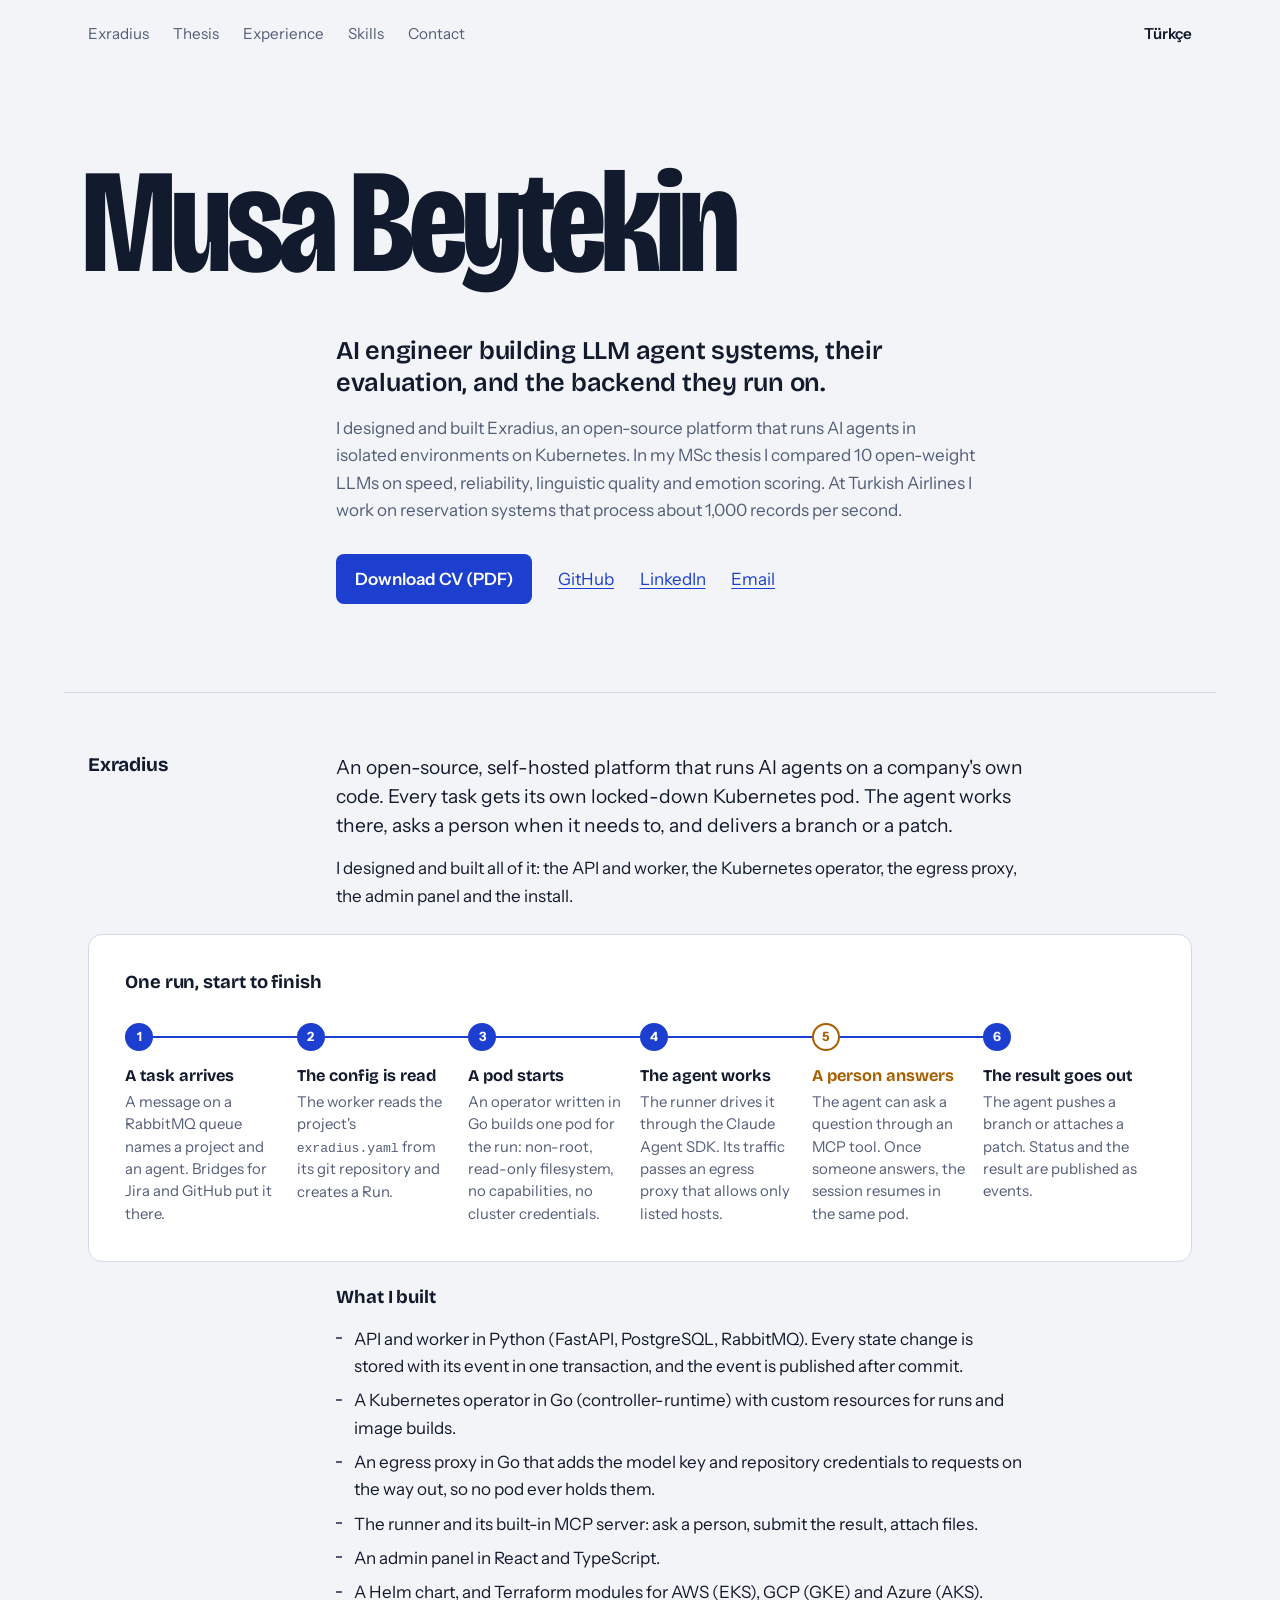
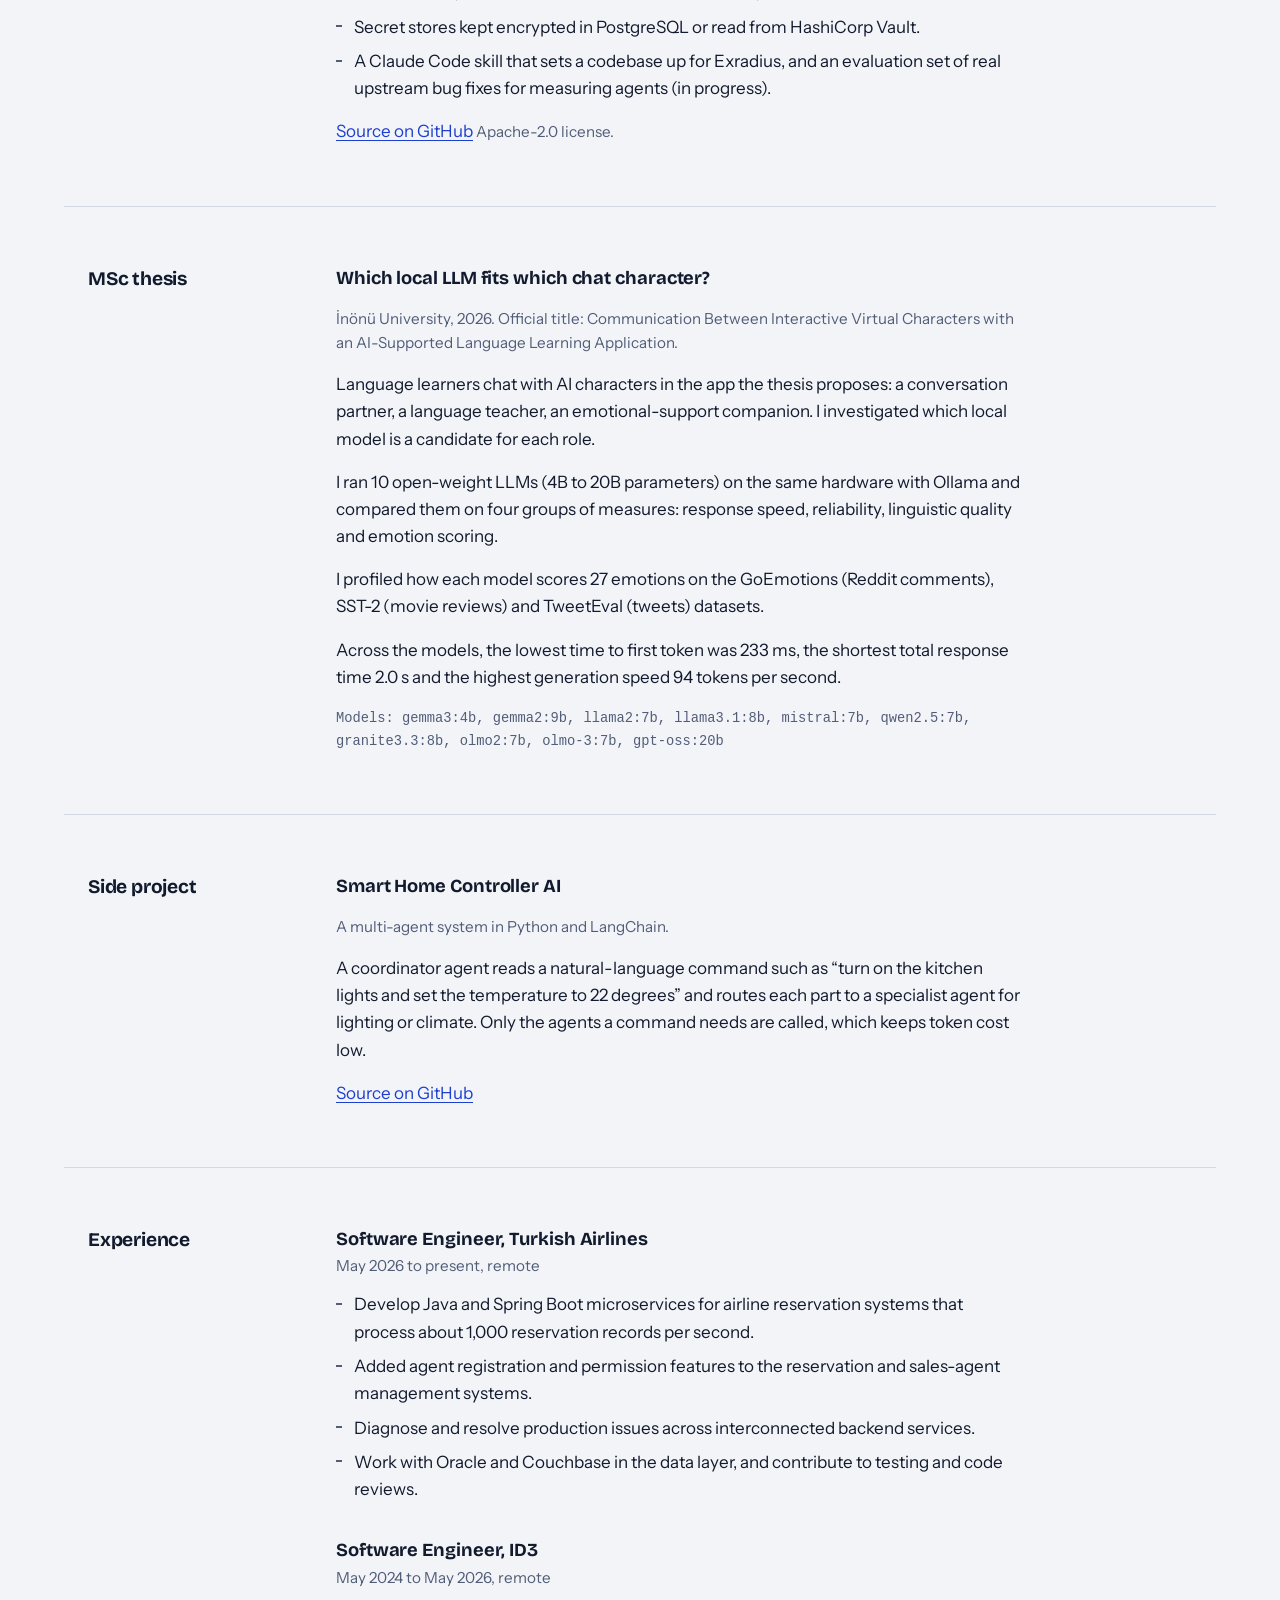
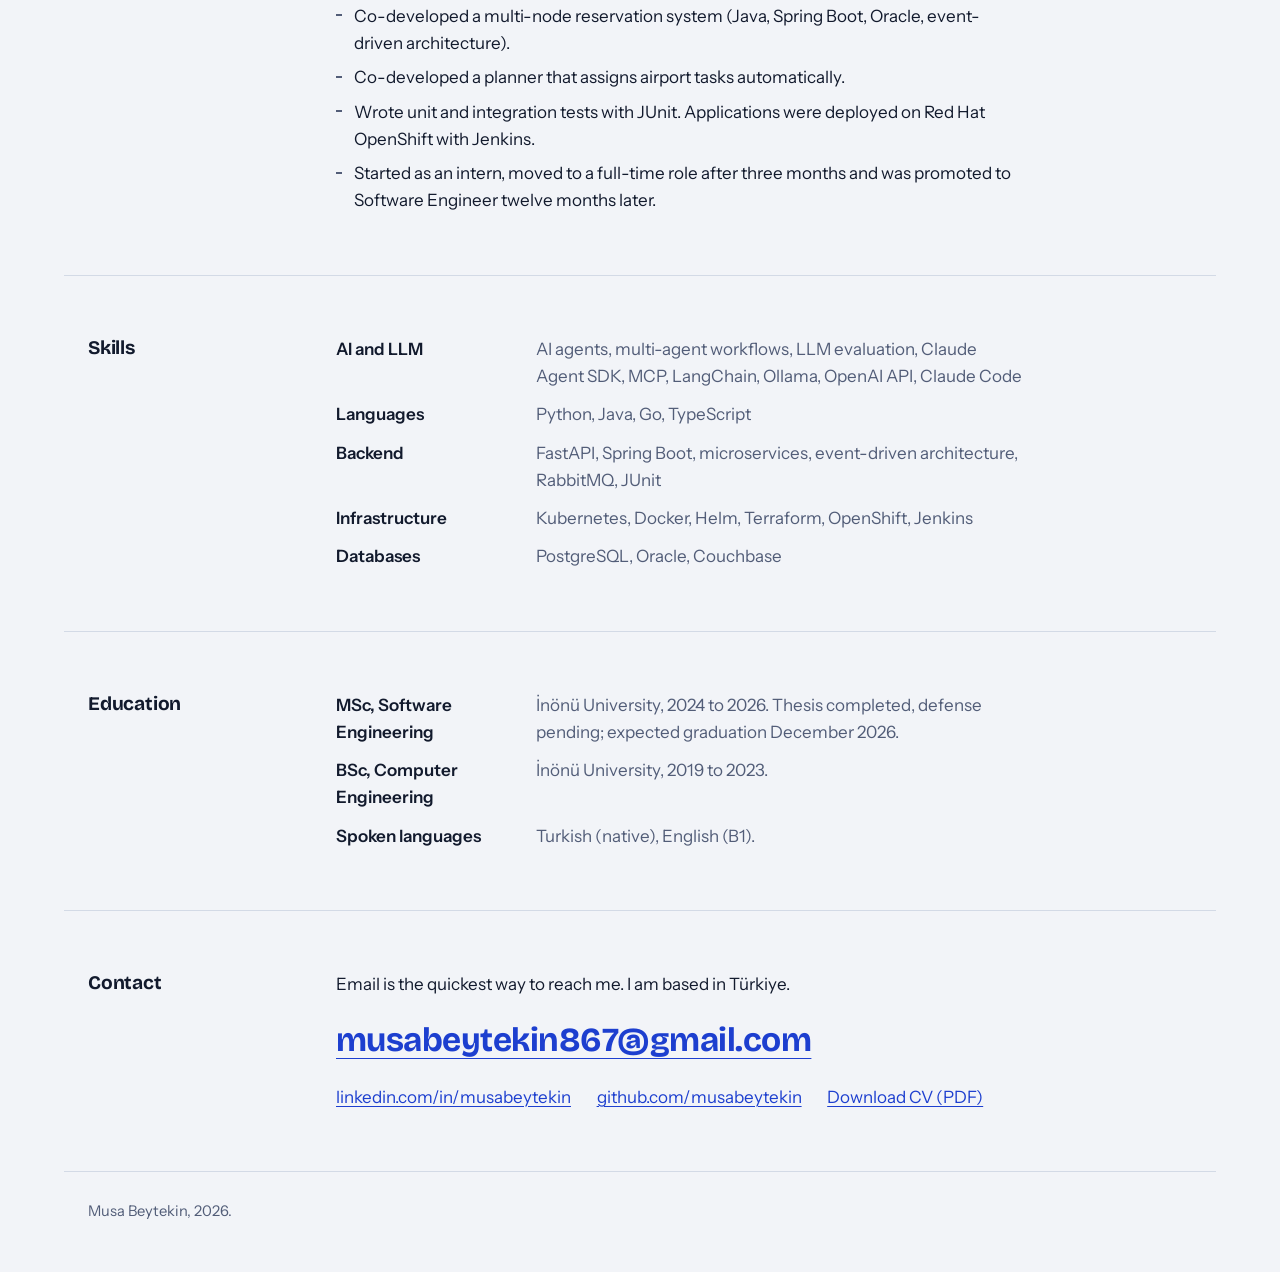
==== index.html @ 1d21b81c "Add the personal site in English and Turkish Co-Authored-By: Claude Fable 5.2 <noreply@anthropic.com" ====
<!doctype html>
<html lang="en">
<head>
  <meta charset="utf-8">
  <meta name="viewport" content="width=device-width, initial-scale=1">
  <title>Musa Beytekin, AI engineer</title>
  <meta name="description" content="AI engineer building LLM agent systems, their evaluation and the backend they run on. Author of Exradius, an open-source platform that runs AI agents in isolated Kubernetes pods.">
  <meta name="author" content="Musa Beytekin">
  <link rel="canonical" href="https://musabeytekin.github.io/">
  <link rel="alternate" hreflang="en" href="https://musabeytekin.github.io/">
  <link rel="alternate" hreflang="tr" href="https://musabeytekin.github.io/tr/">
  <link rel="alternate" hreflang="x-default" href="https://musabeytekin.github.io/">
  <meta property="og:type" content="profile">
  <meta property="og:title" content="Musa Beytekin, AI engineer">
  <meta property="og:description" content="AI engineer building LLM agent systems, their evaluation and the backend they run on. Author of Exradius, an open-source platform that runs AI agents in isolated Kubernetes pods.">
  <meta property="og:url" content="https://musabeytekin.github.io/">
  <meta property="og:image" content="https://musabeytekin.github.io/assets/og.png">
  <meta property="og:image:width" content="1200">
  <meta property="og:image:height" content="630">
  <meta name="twitter:card" content="summary_large_image">
  <meta name="theme-color" content="#f2f4f8" media="(prefers-color-scheme: light)">
  <meta name="theme-color" content="#0c1220" media="(prefers-color-scheme: dark)">
  <link rel="icon" href="assets/favicon.svg" type="image/svg+xml">
  <link rel="preconnect" href="https://fonts.googleapis.com">
  <link rel="preconnect" href="https://fonts.gstatic.com" crossorigin>
  <link rel="stylesheet" href="https://fonts.googleapis.com/css2?family=Bricolage+Grotesque:opsz,wdth,wght@12..96,75..100,400..800&family=Instrument+Sans:wght@400..700&display=swap">
  <link rel="stylesheet" href="assets/site.css">
  <script type="application/ld+json">
  {
    "@context": "https://schema.org",
    "@type": "Person",
    "name": "Musa Beytekin",
    "jobTitle": "AI Engineer",
    "url": "https://musabeytekin.github.io/",
    "email": "mailto:musabeytekin867@gmail.com",
    "sameAs": ["https://github.com/musabeytekin", "https://www.linkedin.com/in/musabeytekin"],
    "alumniOf": {"@type": "CollegeOrUniversity", "name": "İnönü University"},
    "address": {"@type": "PostalAddress", "addressCountry": "TR"}
  }
  </script>
</head>
<body>
  <a class="skip" href="#main">Skip to content</a>

  <header class="top wrap">
    <nav aria-label="Sections">
        <a href="#exradius">Exradius</a>
        <a href="#thesis">Thesis</a>
        <a href="#experience">Experience</a>
        <a href="#skills">Skills</a>
        <a href="#contact">Contact</a>
    </nav>
    <a class="lang" href="tr/" lang="tr" hreflang="tr">Türkçe</a>
  </header>

  <main id="main">
    <section class="hero wrap">
      <h1>Musa Beytekin</h1>
      <div class="hero-text">
        <p class="role">AI engineer building LLM agent systems, their evaluation, and the backend they run on.</p>
        <p class="summary">I designed and built Exradius, an open-source platform that runs AI agents in isolated environments on Kubernetes. In my MSc thesis I compared 10 open-weight LLMs on speed, reliability, linguistic quality and emotion scoring. At Turkish Airlines I work on reservation systems that process about 1,000 records per second.</p>
        <ul class="actions">
          <li><a class="button" href="cv/Musa_Beytekin_CV_EN.pdf">Download CV (PDF)</a></li>
          <li><a href="https://github.com/musabeytekin">GitHub</a></li>
          <li><a href="https://www.linkedin.com/in/musabeytekin">LinkedIn</a></li>
          <li><a href="mailto:musabeytekin867@gmail.com">Email</a></li>
        </ul>
      </div>
    </section>

    <section class="block wrap" id="exradius">
      <h2>Exradius</h2>
      <div class="content">
        <p class="lead">An open-source, self-hosted platform that runs AI agents on a company's own code. Every task gets its own locked-down Kubernetes pod. The agent works there, asks a person when it needs to, and delivers a branch or a patch.</p>
        <p>I designed and built all of it: the API and worker, the Kubernetes operator, the egress proxy, the admin panel and the install.</p>
      </div>
      <div class="run wide">
        <h3>One run, start to finish</h3>
        <ol class="track">
          <li style="--i: 0"><strong>A task arrives</strong>A message on a RabbitMQ queue names a project and an agent. Bridges for Jira and GitHub put it there.</li>
          <li style="--i: 1"><strong>The config is read</strong>The worker reads the project's <code>exradius.yaml</code> from its git repository and creates a Run.</li>
          <li style="--i: 2"><strong>A pod starts</strong>An operator written in Go builds one pod for the run: non-root, read-only filesystem, no capabilities, no cluster credentials.</li>
          <li style="--i: 3"><strong>The agent works</strong>The runner drives it through the Claude Agent SDK. Its traffic passes an egress proxy that allows only listed hosts.</li>
          <li class="person" style="--i: 4"><strong>A person answers</strong>The agent can ask a question through an MCP tool. Once someone answers, the session resumes in the same pod.</li>
          <li style="--i: 5"><strong>The result goes out</strong>The agent pushes a branch or attaches a patch. Status and the result are published as events.</li>
        </ol>
      </div>
      <div class="content">
        <h3>What I built</h3>
        <ul class="points">
          <li>API and worker in Python (FastAPI, PostgreSQL, RabbitMQ). Every state change is stored with its event in one transaction, and the event is published after commit.</li>
          <li>A Kubernetes operator in Go (controller-runtime) with custom resources for runs and image builds.</li>
          <li>An egress proxy in Go that adds the model key and repository credentials to requests on the way out, so no pod ever holds them.</li>
          <li>The runner and its built-in MCP server: ask a person, submit the result, attach files.</li>
          <li>An admin panel in React and TypeScript.</li>
          <li>A Helm chart, and Terraform modules for AWS (EKS), GCP (GKE) and Azure (AKS).</li>
          <li>Secret stores kept encrypted in PostgreSQL or read from HashiCorp Vault.</li>
          <li>A Claude Code skill that sets a codebase up for Exradius, and an evaluation set of real upstream bug fixes for measuring agents (in progress).</li>
        </ul>
        <p><a href="https://github.com/musabeytekin/exradius">Source on GitHub</a> <span class="note">Apache-2.0 license.</span></p>
      </div>
    </section>

    <section class="block wrap" id="thesis">
      <h2>MSc thesis</h2>
      <div class="content">
        <h3>Which local LLM fits which chat character?</h3>
        <p class="note">İnönü University, 2026. Official title: Communication Between Interactive Virtual Characters with an AI-Supported Language Learning Application.</p>
        <p>Language learners chat with AI characters in the app the thesis proposes: a conversation partner, a language teacher, an emotional-support companion. I investigated which local model is a candidate for each role.</p>
        <p>I ran 10 open-weight LLMs (4B to 20B parameters) on the same hardware with Ollama and compared them on four groups of measures: response speed, reliability, linguistic quality and emotion scoring.</p>
        <p>I profiled how each model scores 27 emotions on the GoEmotions (Reddit comments), SST-2 (movie reviews) and TweetEval (tweets) datasets.</p>
        <p>Across the models, the lowest time to first token was 233 ms, the shortest total response time 2.0 s and the highest generation speed 94 tokens per second.</p>
        <p class="models">Models: gemma3:4b, gemma2:9b, llama2:7b, llama3.1:8b, mistral:7b, qwen2.5:7b, granite3.3:8b, olmo2:7b, olmo-3:7b, gpt-oss:20b</p>
      </div>
    </section>

    <section class="block wrap" id="side-project">
      <h2>Side project</h2>
      <div class="content">
        <h3>Smart Home Controller AI</h3>
        <p class="note">A multi-agent system in Python and LangChain.</p>
        <p>A coordinator agent reads a natural-language command such as “turn on the kitchen lights and set the temperature to 22 degrees” and routes each part to a specialist agent for lighting or climate. Only the agents a command needs are called, which keeps token cost low.</p>
        <p><a href="https://github.com/musabeytekin/smart-home-controller-ai">Source on GitHub</a></p>
      </div>
    </section>

    <section class="block wrap" id="experience">
      <h2>Experience</h2>
      <div class="content">
        <article class="entry">
          <h3>Software Engineer, Turkish Airlines</h3>
          <p class="when">May 2026 to present, remote</p>
          <ul class="points">
            <li>Develop Java and Spring Boot microservices for airline reservation systems that process about 1,000 reservation records per second.</li>
            <li>Added agent registration and permission features to the reservation and sales-agent management systems.</li>
            <li>Diagnose and resolve production issues across interconnected backend services.</li>
            <li>Work with Oracle and Couchbase in the data layer, and contribute to testing and code reviews.</li>
          </ul>
        </article>
        <article class="entry">
          <h3>Software Engineer, ID3</h3>
          <p class="when">May 2024 to May 2026, remote</p>
          <ul class="points">
            <li>Co-developed a multi-node reservation system (Java, Spring Boot, Oracle, event-driven architecture).</li>
            <li>Co-developed a planner that assigns airport tasks automatically.</li>
            <li>Wrote unit and integration tests with JUnit. Applications were deployed on Red Hat OpenShift with Jenkins.</li>
            <li>Started as an intern, moved to a full-time role after three months and was promoted to Software Engineer twelve months later.</li>
          </ul>
        </article>
      </div>
    </section>

    <section class="block wrap" id="skills">
      <h2>Skills</h2>
      <div class="content">
        <dl class="facts">
          <dt>AI and LLM</dt>
          <dd>AI agents, multi-agent workflows, LLM evaluation, Claude Agent SDK, MCP, LangChain, Ollama, OpenAI API, Claude Code</dd>
          <dt>Languages</dt>
          <dd>Python, Java, Go, TypeScript</dd>
          <dt>Backend</dt>
          <dd>FastAPI, Spring Boot, microservices, event-driven architecture, RabbitMQ, JUnit</dd>
          <dt>Infrastructure</dt>
          <dd>Kubernetes, Docker, Helm, Terraform, OpenShift, Jenkins</dd>
          <dt>Databases</dt>
          <dd>PostgreSQL, Oracle, Couchbase</dd>
        </dl>
      </div>
    </section>

    <section class="block wrap" id="education">
      <h2>Education</h2>
      <div class="content">
        <dl class="facts">
          <dt>MSc, Software Engineering</dt>
          <dd>İnönü University, 2024 to 2026. Thesis completed, defense pending; expected graduation December 2026.</dd>
          <dt>BSc, Computer Engineering</dt>
          <dd>İnönü University, 2019 to 2023.</dd>
          <dt>Spoken languages</dt>
          <dd>Turkish (native), English (B1).</dd>
        </dl>
      </div>
    </section>

    <section class="block wrap" id="contact">
      <h2>Contact</h2>
      <div class="content">
        <p>Email is the quickest way to reach me. I am based in Türkiye.</p>
        <p><a class="mail" href="mailto:musabeytekin867@gmail.com">musabeytekin867@gmail.com</a></p>
        <ul class="links">
          <li><a href="https://www.linkedin.com/in/musabeytekin">linkedin.com/in/musabeytekin</a></li>
          <li><a href="https://github.com/musabeytekin">github.com/musabeytekin</a></li>
          <li><a href="cv/Musa_Beytekin_CV_EN.pdf">Download CV (PDF)</a></li>
        </ul>
      </div>
    </section>
  </main>

  <footer class="wrap">
    <p>Musa Beytekin, 2026.</p>
  </footer>

  <script src="assets/site.js" defer></script>
</body>
</html>
---- assets/site.css ----
:root {
  --paper: #f2f4f8;
  --surface: #ffffff;
  --ink: #121a2d;
  --muted: #525d78;
  --line: #d3dae6;
  --accent: #1d3fcf;
  --accent-ink: #ffffff;
  --signal: #a85f00;
  --display: "Bricolage Grotesque", "Avenir Next Condensed", "Helvetica Neue", Arial, sans-serif;
  --body: "Instrument Sans", "Helvetica Neue", Arial, sans-serif;
  --mono: ui-monospace, "SF Mono", Menlo, Consolas, monospace;
  --margin-col: 13rem;
  --gap: 2.5rem;
  color-scheme: light dark;
}

@media (prefers-color-scheme: dark) {
  :root {
    --paper: #0c1220;
    --surface: #141c30;
    --ink: #e9edf6;
    --muted: #9ba6c0;
    --line: #27314b;
    --accent: #a3b6ff;
    --accent-ink: #0c1220;
    --signal: #f1b54a;
  }
}

*,
*::before,
*::after {
  box-sizing: border-box;
}

html {
  scroll-behavior: smooth;
  -webkit-text-size-adjust: 100%;
}

body {
  margin: 0;
  background: var(--paper);
  color: var(--ink);
  font-family: var(--body);
  font-size: 1.0625rem;
  line-height: 1.6;
  -webkit-font-smoothing: antialiased;
}

a {
  color: var(--accent);
  text-decoration-thickness: 1px;
  text-underline-offset: 0.2em;
}

a:hover {
  text-decoration-thickness: 2px;
}

:focus-visible {
  outline: 2px solid var(--accent);
  outline-offset: 3px;
  border-radius: 3px;
}

h1,
h2,
h3,
p,
ul,
ol,
dl,
dd {
  margin: 0;
}

ul,
ol {
  padding: 0;
  list-style: none;
}

code {
  font-family: var(--mono);
  font-size: 0.88em;
}

.wrap {
  max-width: 72rem;
  margin-inline: auto;
  padding-inline: 1.5rem;
}

.skip {
  position: absolute;
  left: 1rem;
  top: -4rem;
  background: var(--surface);
  padding: 0.5rem 0.9rem;
  border-radius: 6px;
}

.skip:focus {
  top: 1rem;
}

/* Top bar */

.top {
  display: flex;
  justify-content: space-between;
  align-items: baseline;
  gap: 1.5rem;
  padding-block: 1.4rem;
  font-size: 0.95rem;
}

.top nav {
  display: flex;
  flex-wrap: wrap;
  gap: 0.3rem 1.5rem;
}

.top a {
  color: var(--muted);
  text-decoration: none;
}

.top a:hover {
  color: var(--ink);
  text-decoration: underline;
}

.top .lang {
  color: var(--ink);
  font-weight: 600;
  white-space: nowrap;
}

/* Hero */

.hero {
  padding-block: clamp(2.5rem, 7vw, 5.5rem) clamp(3rem, 7vw, 5.5rem);
}

.hero h1 {
  font-family: var(--display);
  font-weight: 700;
  font-stretch: 78%;
  font-size: clamp(3.4rem, 12.2vw, 9.25rem);
  line-height: 0.88;
  letter-spacing: -0.035em;
  margin-left: -0.04em;
}

.hero-text {
  margin-top: clamp(1.75rem, 4vw, 3rem);
  margin-left: calc(var(--margin-col) + var(--gap));
  max-width: 40rem;
}

.role {
  font-family: var(--display);
  font-size: clamp(1.3rem, 2.4vw, 1.6rem);
  font-weight: 600;
  line-height: 1.25;
  letter-spacing: -0.01em;
}

.summary {
  margin-top: 1rem;
  color: var(--muted);
}

.actions {
  display: flex;
  flex-wrap: wrap;
  align-items: center;
  gap: 0.8rem 1.6rem;
  margin-top: 1.9rem;
}

.button {
  display: inline-block;
  background: var(--accent);
  color: var(--accent-ink);
  font-weight: 600;
  text-decoration: none;
  padding: 0.7rem 1.2rem;
  border-radius: 8px;
}

.button:hover {
  filter: brightness(1.12);
}

/* Sections: heading in the margin, content beside it */

.block {
  display: grid;
  grid-template-columns: var(--margin-col) minmax(0, 1fr);
  column-gap: var(--gap);
  row-gap: 1.5rem;
  padding-block: clamp(2.5rem, 5vw, 3.75rem);
  border-top: 1px solid var(--line);
}

.block > h2 {
  grid-column: 1;
  font-family: var(--display);
  font-size: 1.2rem;
  font-weight: 700;
  line-height: 1.3;
  letter-spacing: -0.01em;
}

.block > .content {
  grid-column: 2;
  max-width: 43rem;
}

.block > .wide {
  grid-column: 1 / -1;
}

.content > * + * {
  margin-top: 1rem;
}

.lead {
  font-size: 1.2rem;
  line-height: 1.5;
}

h3 {
  font-family: var(--display);
  font-size: 1.15rem;
  font-weight: 700;
  line-height: 1.3;
  letter-spacing: -0.005em;
}

.when {
  color: var(--muted);
  font-size: 0.95rem;
  margin-top: 0.15rem;
}

.note {
  color: var(--muted);
  font-size: 0.95rem;
}

.points li {
  position: relative;
  padding-left: 1.1rem;
}

.points li + li {
  margin-top: 0.45rem;
}

.points li::before {
  content: "";
  position: absolute;
  left: 0;
  top: 0.68em;
  width: 0.4rem;
  height: 2px;
  background: var(--muted);
}

.entry + .entry {
  margin-top: 2.25rem;
}

.entry .points {
  margin-top: 0.8rem;
}

.models {
  font-family: var(--mono);
  font-size: 0.86rem;
  line-height: 1.7;
  color: var(--muted);
}

/* One run, drawn as a line with stops */

.run {
  background: var(--surface);
  border: 1px solid var(--line);
  border-radius: 14px;
  padding: clamp(1.4rem, 3vw, 2.25rem);
}

.run h3 {
  margin-bottom: 1.75rem;
}

.track {
  --dot: 1.75rem;
  position: relative;
  display: grid;
  grid-template-columns: repeat(6, minmax(0, 1fr));
  counter-reset: stop;
}

.track::before,
.track::after {
  content: "";
  position: absolute;
  top: calc(var(--dot) / 2 - 1px);
  left: 0;
  width: calc(100% / 6 * 5 + var(--dot) / 2);
  height: 2px;
  background: var(--line);
}

.track::after {
  background: var(--accent);
  transform-origin: left center;
}

.track li {
  position: relative;
  counter-increment: stop;
  padding: calc(var(--dot) + 0.9rem) 1.1rem 0 0;
  font-size: 0.93rem;
  line-height: 1.5;
  color: var(--muted);
}

.track li::before {
  content: counter(stop);
  position: absolute;
  z-index: 1;
  top: 0;
  left: 0;
  width: var(--dot);
  height: var(--dot);
  border-radius: 50%;
  background: var(--accent);
  border: 2px solid var(--accent);
  color: var(--accent-ink);
  font-size: 0.8rem;
  font-weight: 700;
  line-height: calc(var(--dot) - 4px);
  text-align: center;
}

.track strong {
  display: block;
  color: var(--ink);
  font-family: var(--display);
  font-size: 1.02rem;
  line-height: 1.3;
  margin-bottom: 0.3rem;
}

/* The stop where a person steps in */
.track li.person::before {
  background: var(--surface);
  border-color: var(--signal);
  color: var(--signal);
}

.track li.person strong {
  color: var(--signal);
}

/* Played once when the track scrolls into view; the script adds these classes */
.track.waiting::after {
  transform: scaleX(0);
}

.track.waiting li::before {
  background: var(--surface);
  border-color: var(--line);
  color: var(--muted);
}

.track.playing::after {
  animation: travel 2.4s cubic-bezier(0.45, 0, 0.25, 1) both;
}

.track.playing li::before {
  animation: arrive 0.35s ease-out both;
  animation-delay: calc(var(--i) * 0.42s);
}

.track.playing li.person::before {
  animation-name: arrive-person;
}

@keyframes travel {
  from {
    transform: scaleX(0);
  }
  to {
    transform: scaleX(1);
  }
}

@keyframes arrive {
  from {
    background: var(--surface);
    border-color: var(--line);
    color: var(--muted);
  }
  to {
    background: var(--accent);
    border-color: var(--accent);
    color: var(--accent-ink);
  }
}

@keyframes arrive-person {
  from {
    border-color: var(--line);
    color: var(--muted);
  }
  to {
    border-color: var(--signal);
    color: var(--signal);
  }
}

/* Skills and facts */

.facts {
  display: grid;
  grid-template-columns: 11rem minmax(0, 1fr);
  gap: 0.7rem 1.5rem;
}

.facts dt {
  font-weight: 600;
}

.facts dd {
  color: var(--muted);
}

.facts dd strong {
  color: var(--ink);
  font-weight: 600;
}

/* Contact */

.mail {
  font-family: var(--display);
  font-size: clamp(1.35rem, 3.6vw, 2.1rem);
  font-weight: 700;
  letter-spacing: -0.015em;
  overflow-wrap: anywhere;
}

.links {
  display: flex;
  flex-wrap: wrap;
  gap: 0.5rem 1.6rem;
}

footer {
  border-top: 1px solid var(--line);
  padding-block: 1.75rem 3rem;
  color: var(--muted);
  font-size: 0.92rem;
}

/* Narrow screens: one column, the track turns vertical */

@media (max-width: 56rem) {
  .block {
    grid-template-columns: minmax(0, 1fr);
    row-gap: 1.1rem;
  }

  .block > h2,
  .block > .content {
    grid-column: 1;
  }

  .block > h2 {
    font-size: 1.45rem;
  }

  .hero-text {
    margin-left: 0;
  }

  .track {
    grid-template-columns: minmax(0, 1fr);
  }

  .track::before,
  .track::after {
    top: 0;
    left: calc(var(--dot) / 2 - 1px);
    width: 2px;
    height: calc(100% - var(--last, 5rem));
  }

  .track::after {
    transform-origin: center top;
  }

  .track li {
    padding: 0.15rem 0 1.5rem calc(var(--dot) + 1rem);
  }

  .track li:last-child {
    padding-bottom: 0;
  }

  .track.waiting::after {
    transform: scaleY(0);
  }

  .track.playing::after {
    animation-name: travel-down;
  }

  .facts {
    grid-template-columns: minmax(0, 1fr);
    gap: 0.15rem;
  }

  .facts dd {
    margin-bottom: 0.8rem;
  }
}

@keyframes travel-down {
  from {
    transform: scaleY(0);
  }
  to {
    transform: scaleY(1);
  }
}

@media (max-width: 30rem) {
  .top nav {
    gap: 0.2rem 1rem;
  }
}

@media (prefers-reduced-motion: reduce) {
  html {
    scroll-behavior: auto;
  }
}

@media print {
  .top,
  .actions,
  .skip {
    display: none;
  }

  body {
    background: #fff;
    font-size: 11pt;
  }
}
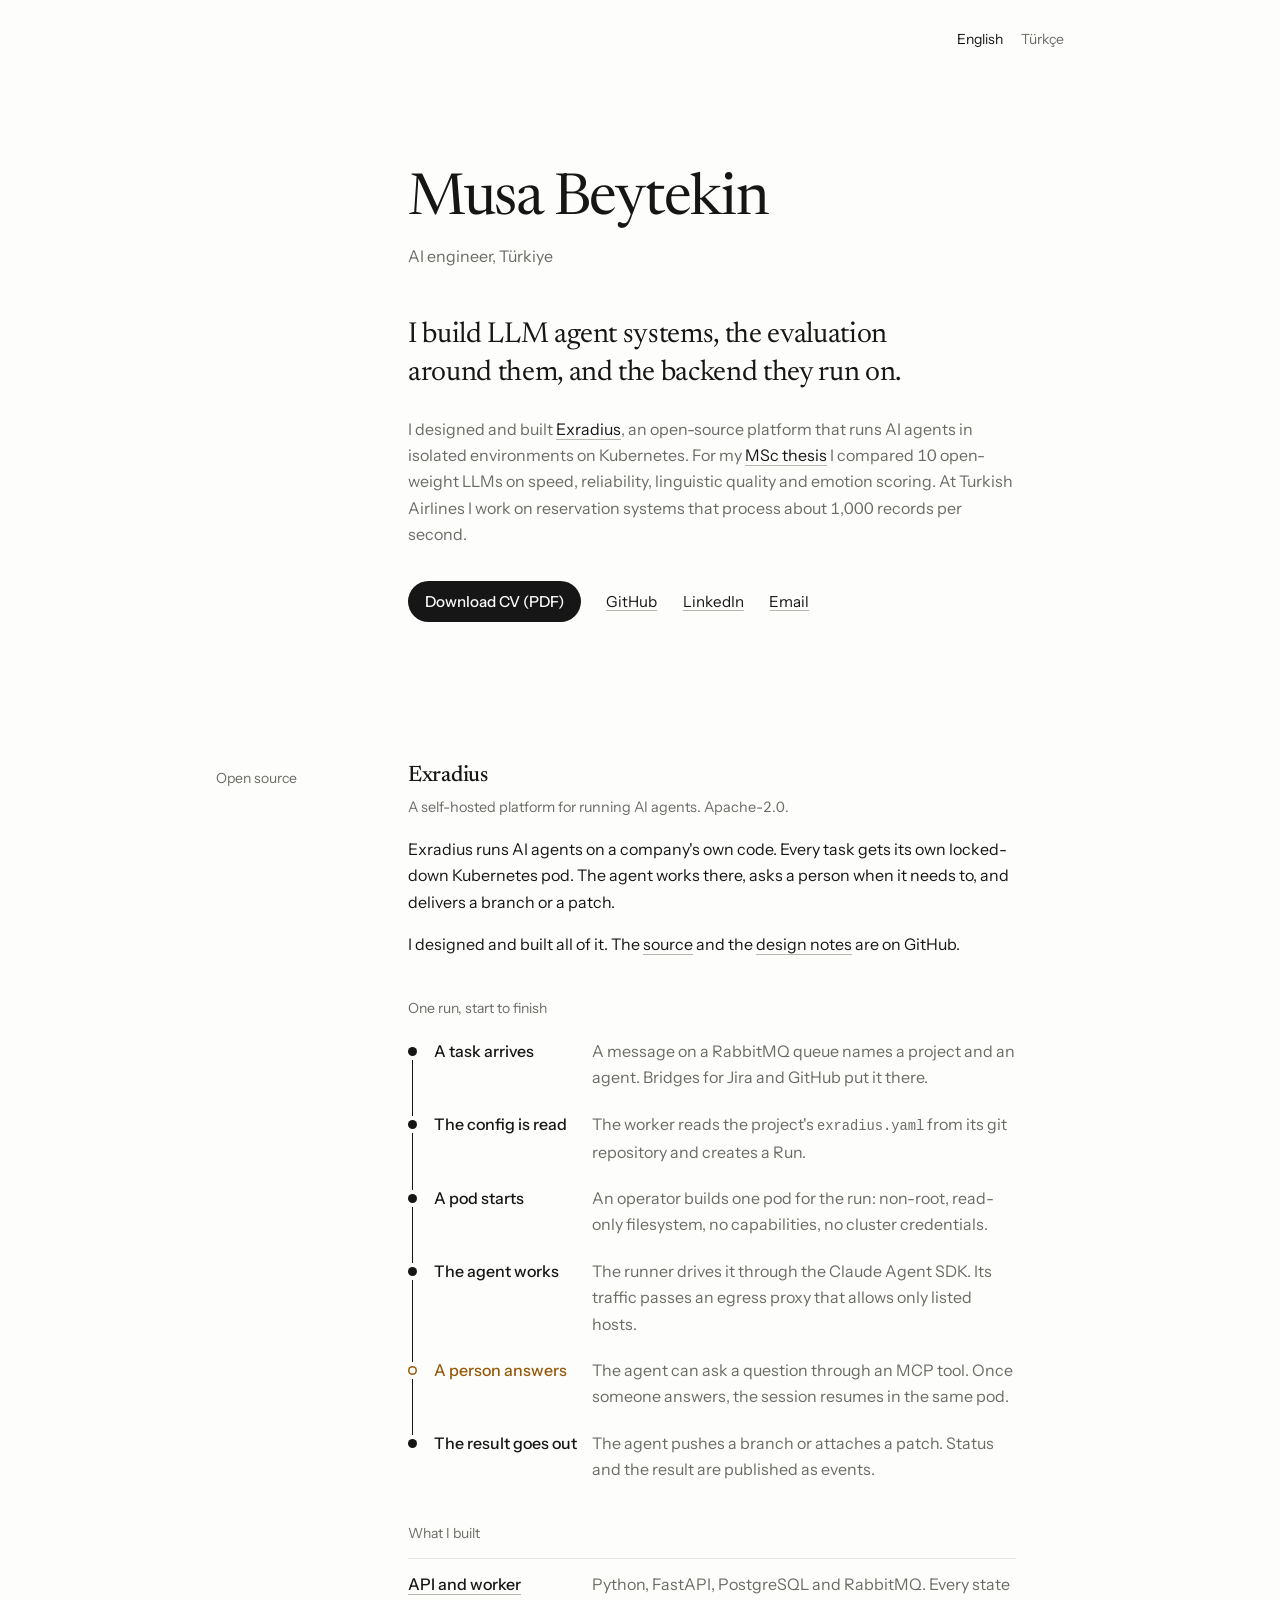
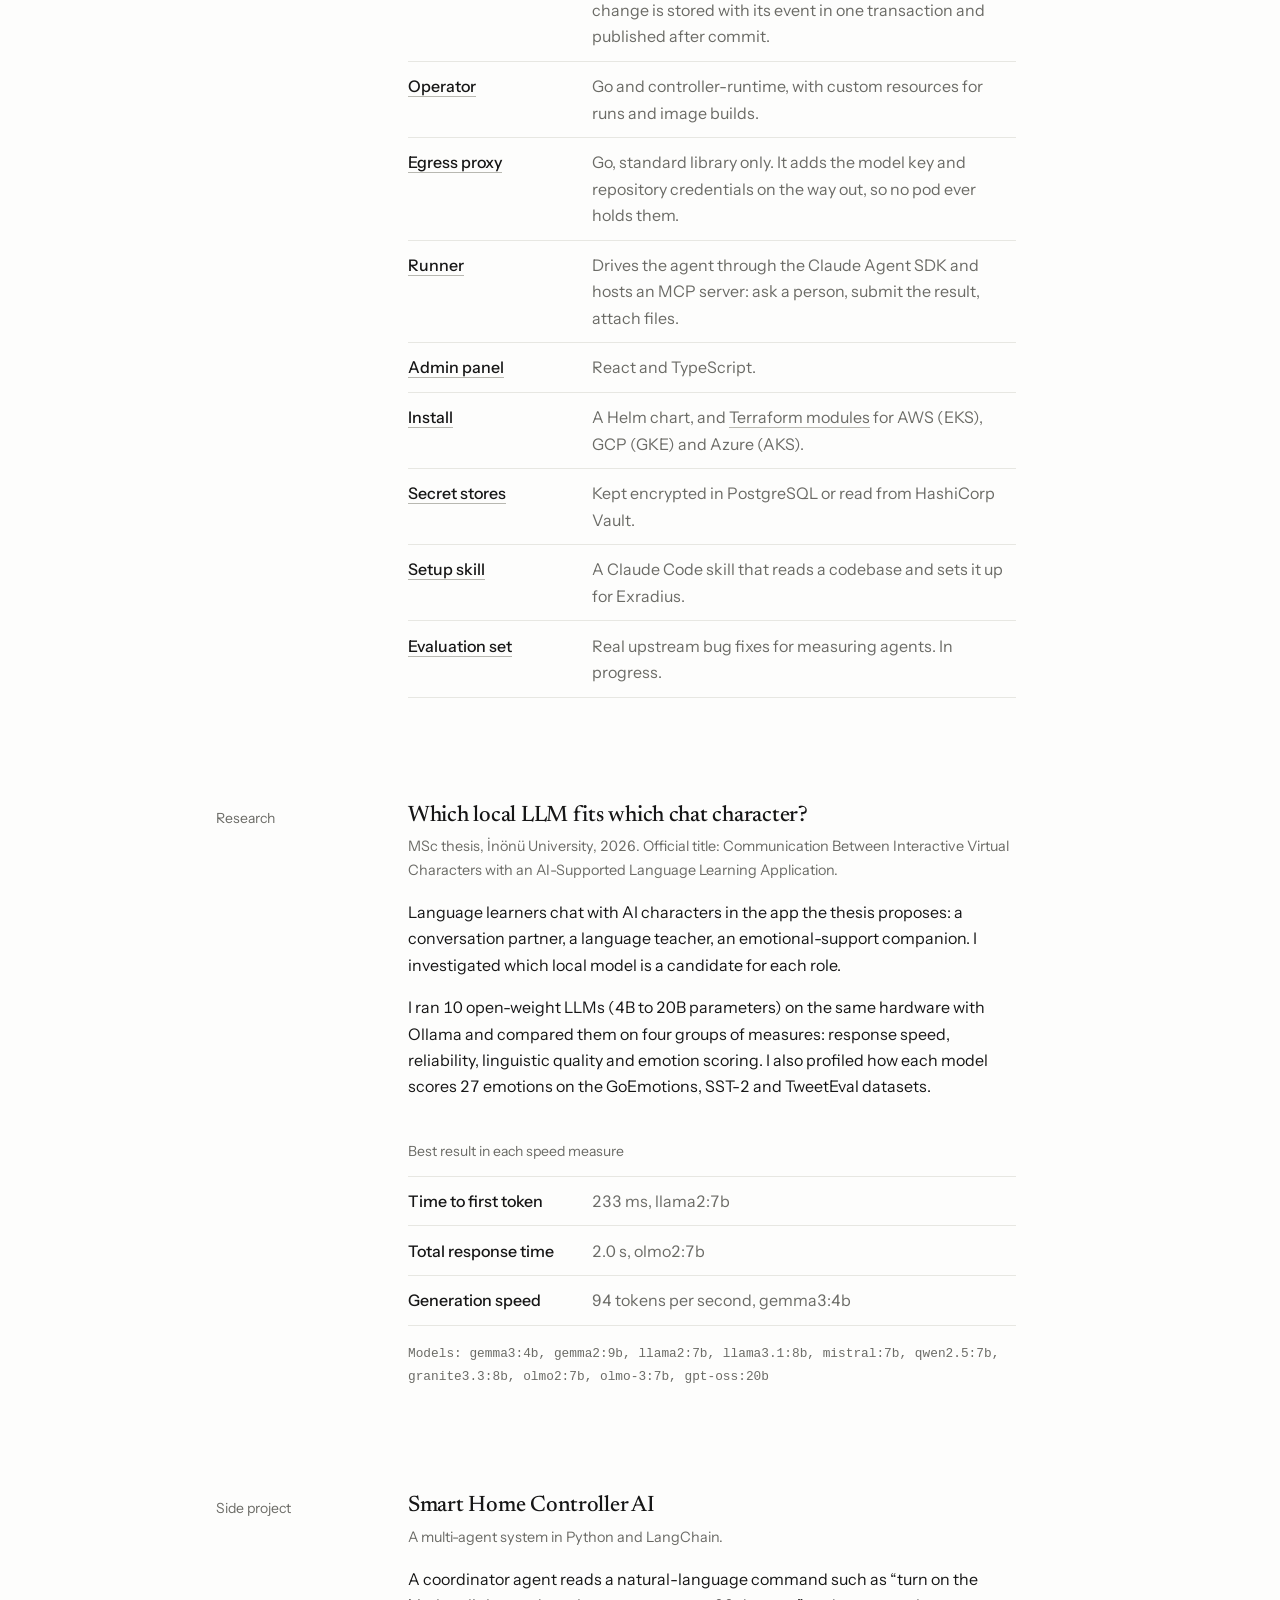
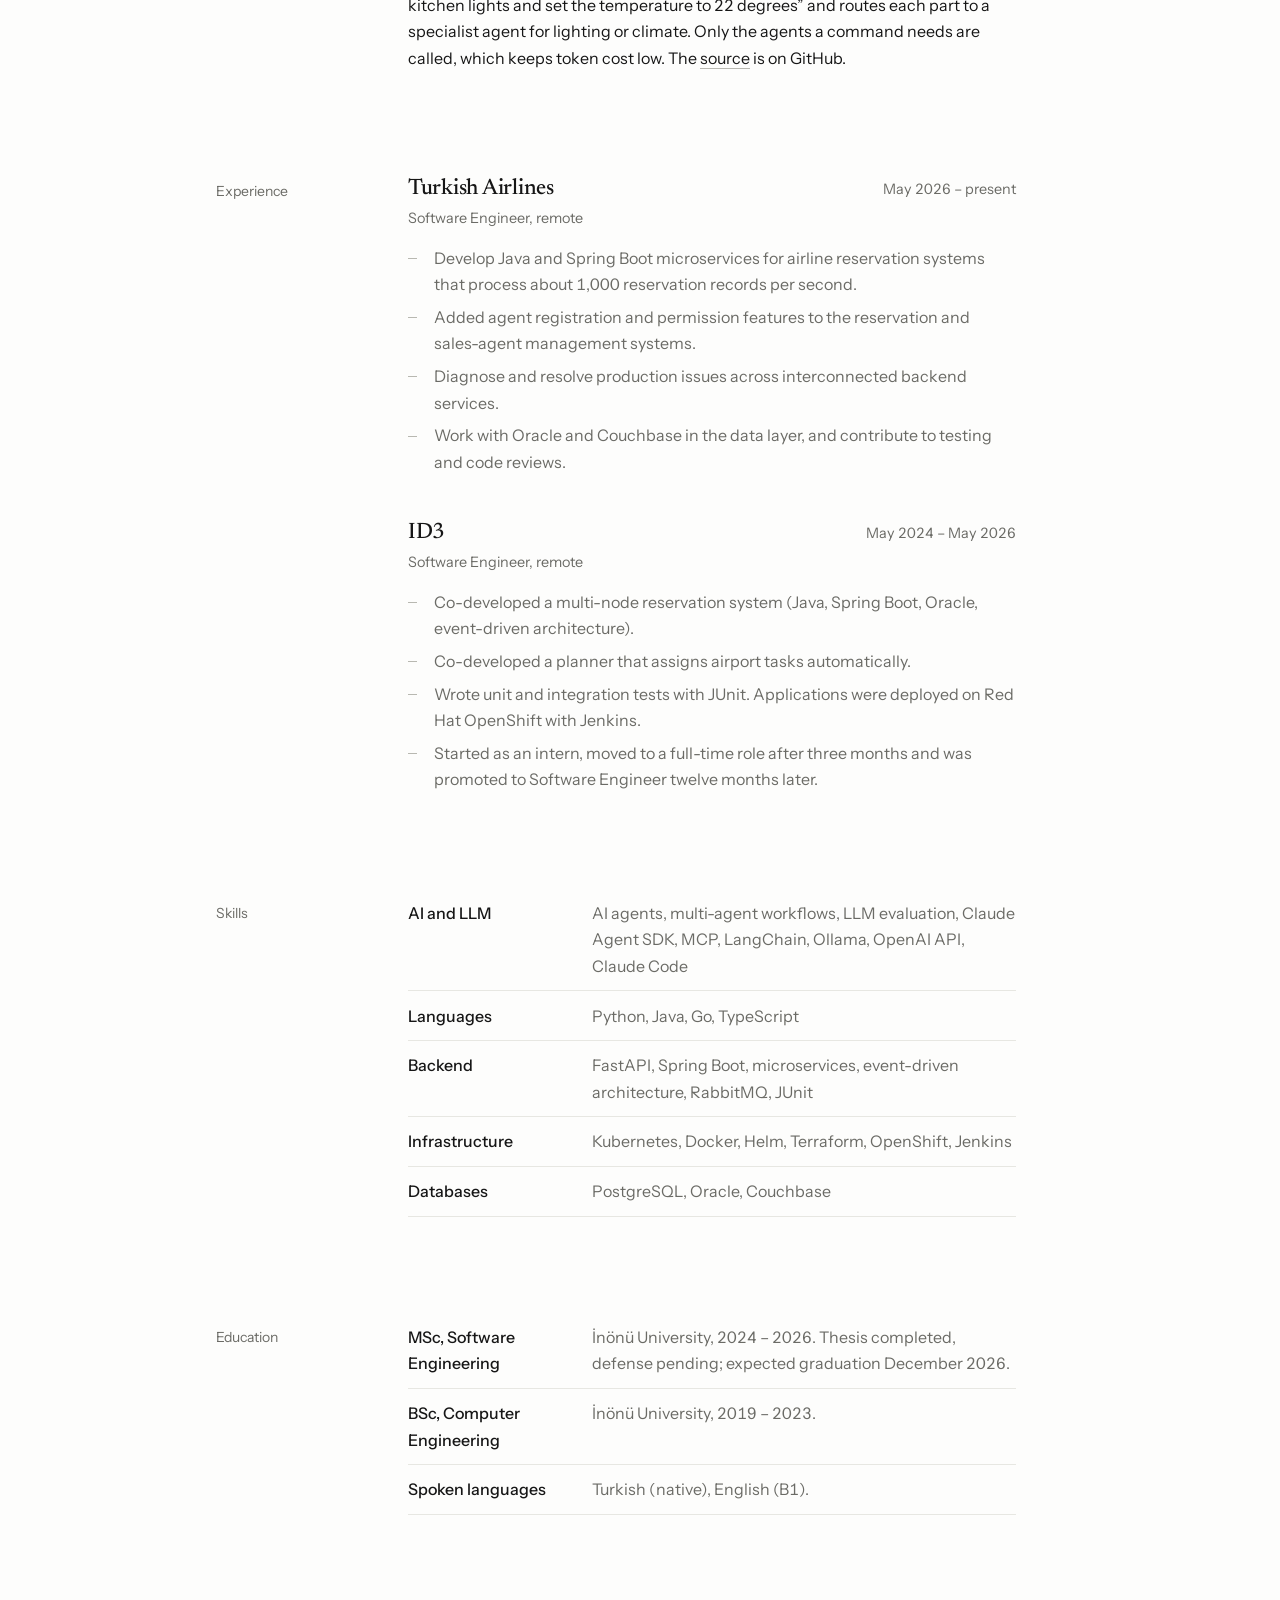
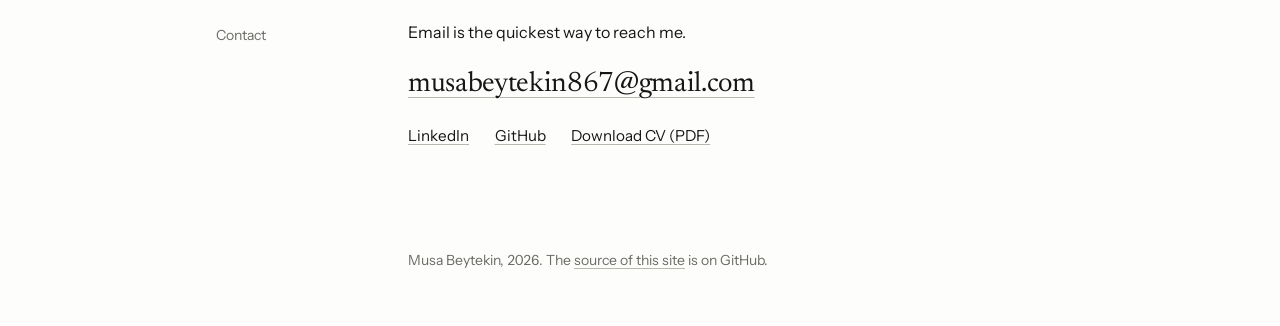
==== commit 4927d639: "Redesign as a quiet single column with a serif name and ruled rows Co-Authored-By: Claude Fable 5.2 " ====
--- a/index.html
+++ b/index.html
@@ -18,12 +18,12 @@
   <meta property="og:image:width" content="1200">
   <meta property="og:image:height" content="630">
   <meta name="twitter:card" content="summary_large_image">
-  <meta name="theme-color" content="#f2f4f8" media="(prefers-color-scheme: light)">
-  <meta name="theme-color" content="#0c1220" media="(prefers-color-scheme: dark)">
+  <meta name="theme-color" content="#fdfdfc" media="(prefers-color-scheme: light)">
+  <meta name="theme-color" content="#131312" media="(prefers-color-scheme: dark)">
   <link rel="icon" href="assets/favicon.svg" type="image/svg+xml">
   <link rel="preconnect" href="https://fonts.googleapis.com">
   <link rel="preconnect" href="https://fonts.gstatic.com" crossorigin>
-  <link rel="stylesheet" href="https://fonts.googleapis.com/css2?family=Bricolage+Grotesque:opsz,wdth,wght@12..96,75..100,400..800&family=Instrument+Sans:wght@400..700&display=swap">
+  <link rel="stylesheet" href="https://fonts.googleapis.com/css2?family=Newsreader:opsz,wght@6..72,400..500&family=Instrument+Sans:wght@400..600&display=swap">
   <link rel="stylesheet" href="assets/site.css">
   <script type="application/ld+json">
   {
@@ -42,74 +42,83 @@
 <body>
   <a class="skip" href="#main">Skip to content</a>
 
-  <header class="top wrap">
-    <nav aria-label="Sections">
-        <a href="#exradius">Exradius</a>
-        <a href="#thesis">Thesis</a>
-        <a href="#experience">Experience</a>
-        <a href="#skills">Skills</a>
-        <a href="#contact">Contact</a>
+  <header class="wrap">
+    <nav class="top" aria-label="Language">
+      <span aria-current="true" lang="en">English</span>
+      <a href="tr/" lang="tr" hreflang="tr">Türkçe</a>
     </nav>
-    <a class="lang" href="tr/" lang="tr" hreflang="tr">Türkçe</a>
   </header>
 
   <main id="main">
     <section class="hero wrap">
       <h1>Musa Beytekin</h1>
-      <div class="hero-text">
-        <p class="role">AI engineer building LLM agent systems, their evaluation, and the backend they run on.</p>
-        <p class="summary">I designed and built Exradius, an open-source platform that runs AI agents in isolated environments on Kubernetes. In my MSc thesis I compared 10 open-weight LLMs on speed, reliability, linguistic quality and emotion scoring. At Turkish Airlines I work on reservation systems that process about 1,000 records per second.</p>
-        <ul class="actions">
-          <li><a class="button" href="cv/Musa_Beytekin_CV_EN.pdf">Download CV (PDF)</a></li>
-          <li><a href="https://github.com/musabeytekin">GitHub</a></li>
-          <li><a href="https://www.linkedin.com/in/musabeytekin">LinkedIn</a></li>
-          <li><a href="mailto:musabeytekin867@gmail.com">Email</a></li>
-        </ul>
-      </div>
+      <p class="place">AI engineer, Türkiye</p>
+      <p class="lead">I build LLM agent systems, the evaluation around them, and the backend they run on.</p>
+      <p class="summary">I designed and built <a href="#exradius">Exradius</a>, an open-source platform that runs AI agents in isolated environments on Kubernetes. For my <a href="#thesis">MSc thesis</a> I compared 10 open-weight LLMs on speed, reliability, linguistic quality and emotion scoring. At Turkish Airlines I work on reservation systems that process about 1,000 records per second.</p>
+      <ul class="actions">
+        <li><a class="button" href="cv/Musa_Beytekin_CV_EN.pdf">Download CV (PDF)</a></li>
+        <li><a href="https://github.com/musabeytekin">GitHub</a></li>
+        <li><a href="https://www.linkedin.com/in/musabeytekin">LinkedIn</a></li>
+        <li><a href="mailto:musabeytekin867@gmail.com">Email</a></li>
+      </ul>
     </section>
 
     <section class="block wrap" id="exradius">
-      <h2>Exradius</h2>
-      <div class="content">
-        <p class="lead">An open-source, self-hosted platform that runs AI agents on a company's own code. Every task gets its own locked-down Kubernetes pod. The agent works there, asks a person when it needs to, and delivers a branch or a patch.</p>
-        <p>I designed and built all of it: the API and worker, the Kubernetes operator, the egress proxy, the admin panel and the install.</p>
-      </div>
-      <div class="run wide">
-        <h3>One run, start to finish</h3>
+      <h2>Open source</h2>
+      <div class="content">
+        <h3>Exradius</h3>
+        <p class="note">A self-hosted platform for running AI agents. Apache-2.0.</p>
+        <p>Exradius runs AI agents on a company's own code. Every task gets its own locked-down Kubernetes pod. The agent works there, asks a person when it needs to, and delivers a branch or a patch.</p>
+        <p>I designed and built all of it. The <a href="https://github.com/musabeytekin/exradius">source</a> and the <a href="https://github.com/musabeytekin/exradius/blob/main/docs/architecture.md">design notes</a> are on GitHub.</p>
+        <h4>One run, start to finish</h4>
         <ol class="track">
-          <li style="--i: 0"><strong>A task arrives</strong>A message on a RabbitMQ queue names a project and an agent. Bridges for Jira and GitHub put it there.</li>
-          <li style="--i: 1"><strong>The config is read</strong>The worker reads the project's <code>exradius.yaml</code> from its git repository and creates a Run.</li>
-          <li style="--i: 2"><strong>A pod starts</strong>An operator written in Go builds one pod for the run: non-root, read-only filesystem, no capabilities, no cluster credentials.</li>
-          <li style="--i: 3"><strong>The agent works</strong>The runner drives it through the Claude Agent SDK. Its traffic passes an egress proxy that allows only listed hosts.</li>
-          <li class="person" style="--i: 4"><strong>A person answers</strong>The agent can ask a question through an MCP tool. Once someone answers, the session resumes in the same pod.</li>
-          <li style="--i: 5"><strong>The result goes out</strong>The agent pushes a branch or attaches a patch. Status and the result are published as events.</li>
+          <li style="--i: 0"><strong>A task arrives</strong><span>A message on a RabbitMQ queue names a project and an agent. Bridges for Jira and GitHub put it there.</span></li>
+          <li style="--i: 1"><strong>The config is read</strong><span>The worker reads the project's <code>exradius.yaml</code> from its git repository and creates a Run.</span></li>
+          <li style="--i: 2"><strong>A pod starts</strong><span>An operator builds one pod for the run: non-root, read-only filesystem, no capabilities, no cluster credentials.</span></li>
+          <li style="--i: 3"><strong>The agent works</strong><span>The runner drives it through the Claude Agent SDK. Its traffic passes an egress proxy that allows only listed hosts.</span></li>
+          <li class="person" style="--i: 4"><strong>A person answers</strong><span>The agent can ask a question through an MCP tool. Once someone answers, the session resumes in the same pod.</span></li>
+          <li style="--i: 5"><strong>The result goes out</strong><span>The agent pushes a branch or attaches a patch. Status and the result are published as events.</span></li>
         </ol>
-      </div>
-      <div class="content">
-        <h3>What I built</h3>
-        <ul class="points">
-          <li>API and worker in Python (FastAPI, PostgreSQL, RabbitMQ). Every state change is stored with its event in one transaction, and the event is published after commit.</li>
-          <li>A Kubernetes operator in Go (controller-runtime) with custom resources for runs and image builds.</li>
-          <li>An egress proxy in Go that adds the model key and repository credentials to requests on the way out, so no pod ever holds them.</li>
-          <li>The runner and its built-in MCP server: ask a person, submit the result, attach files.</li>
-          <li>An admin panel in React and TypeScript.</li>
-          <li>A Helm chart, and Terraform modules for AWS (EKS), GCP (GKE) and Azure (AKS).</li>
-          <li>Secret stores kept encrypted in PostgreSQL or read from HashiCorp Vault.</li>
-          <li>A Claude Code skill that sets a codebase up for Exradius, and an evaluation set of real upstream bug fixes for measuring agents (in progress).</li>
-        </ul>
-        <p><a href="https://github.com/musabeytekin/exradius">Source on GitHub</a> <span class="note">Apache-2.0 license.</span></p>
+        <h4>What I built</h4>
+        <dl class="rows">
+          <dt><a href="https://github.com/musabeytekin/exradius/tree/main/backend">API and worker</a></dt>
+          <dd>Python, FastAPI, PostgreSQL and RabbitMQ. Every state change is stored with its event in one transaction and published after commit.</dd>
+          <dt><a href="https://github.com/musabeytekin/exradius/tree/main/operator">Operator</a></dt>
+          <dd>Go and controller-runtime, with custom resources for runs and image builds.</dd>
+          <dt><a href="https://github.com/musabeytekin/exradius/tree/main/egress">Egress proxy</a></dt>
+          <dd>Go, standard library only. It adds the model key and repository credentials on the way out, so no pod ever holds them.</dd>
+          <dt><a href="https://github.com/musabeytekin/exradius/tree/main/backend/exradius/runner">Runner</a></dt>
+          <dd>Drives the agent through the Claude Agent SDK and hosts an MCP server: ask a person, submit the result, attach files.</dd>
+          <dt><a href="https://github.com/musabeytekin/exradius/tree/main/frontend">Admin panel</a></dt>
+          <dd>React and TypeScript.</dd>
+          <dt><a href="https://github.com/musabeytekin/exradius/tree/main/charts/exradius">Install</a></dt>
+          <dd>A Helm chart, and <a href="https://github.com/musabeytekin/exradius/tree/main/deploy/terraform">Terraform modules</a> for AWS (EKS), GCP (GKE) and Azure (AKS).</dd>
+          <dt><a href="https://github.com/musabeytekin/exradius/tree/main/backend/exradius/secret_backends">Secret stores</a></dt>
+          <dd>Kept encrypted in PostgreSQL or read from HashiCorp Vault.</dd>
+          <dt><a href="https://github.com/musabeytekin/exradius/tree/main/skill">Setup skill</a></dt>
+          <dd>A Claude Code skill that reads a codebase and sets it up for Exradius.</dd>
+          <dt><a href="https://github.com/musabeytekin/exradius/tree/main/evals">Evaluation set</a></dt>
+          <dd>Real upstream bug fixes for measuring agents. In progress.</dd>
+        </dl>
       </div>
     </section>
 
     <section class="block wrap" id="thesis">
-      <h2>MSc thesis</h2>
+      <h2>Research</h2>
       <div class="content">
         <h3>Which local LLM fits which chat character?</h3>
-        <p class="note">İnönü University, 2026. Official title: Communication Between Interactive Virtual Characters with an AI-Supported Language Learning Application.</p>
+        <p class="note">MSc thesis, İnönü University, 2026. Official title: Communication Between Interactive Virtual Characters with an AI-Supported Language Learning Application.</p>
         <p>Language learners chat with AI characters in the app the thesis proposes: a conversation partner, a language teacher, an emotional-support companion. I investigated which local model is a candidate for each role.</p>
-        <p>I ran 10 open-weight LLMs (4B to 20B parameters) on the same hardware with Ollama and compared them on four groups of measures: response speed, reliability, linguistic quality and emotion scoring.</p>
-        <p>I profiled how each model scores 27 emotions on the GoEmotions (Reddit comments), SST-2 (movie reviews) and TweetEval (tweets) datasets.</p>
-        <p>Across the models, the lowest time to first token was 233 ms, the shortest total response time 2.0 s and the highest generation speed 94 tokens per second.</p>
+        <p>I ran 10 open-weight LLMs (4B to 20B parameters) on the same hardware with Ollama and compared them on four groups of measures: response speed, reliability, linguistic quality and emotion scoring. I also profiled how each model scores 27 emotions on the GoEmotions, SST-2 and TweetEval datasets.</p>
+        <h4>Best result in each speed measure</h4>
+        <dl class="rows">
+          <dt>Time to first token</dt>
+          <dd>233 ms, llama2:7b</dd>
+          <dt>Total response time</dt>
+          <dd>2.0 s, olmo2:7b</dd>
+          <dt>Generation speed</dt>
+          <dd>94 tokens per second, gemma3:4b</dd>
+        </dl>
         <p class="models">Models: gemma3:4b, gemma2:9b, llama2:7b, llama3.1:8b, mistral:7b, qwen2.5:7b, granite3.3:8b, olmo2:7b, olmo-3:7b, gpt-oss:20b</p>
       </div>
     </section>
@@ -119,8 +128,7 @@
       <div class="content">
         <h3>Smart Home Controller AI</h3>
         <p class="note">A multi-agent system in Python and LangChain.</p>
-        <p>A coordinator agent reads a natural-language command such as “turn on the kitchen lights and set the temperature to 22 degrees” and routes each part to a specialist agent for lighting or climate. Only the agents a command needs are called, which keeps token cost low.</p>
-        <p><a href="https://github.com/musabeytekin/smart-home-controller-ai">Source on GitHub</a></p>
+        <p>A coordinator agent reads a natural-language command such as “turn on the kitchen lights and set the temperature to 22 degrees” and routes each part to a specialist agent for lighting or climate. Only the agents a command needs are called, which keeps token cost low. The <a href="https://github.com/musabeytekin/smart-home-controller-ai">source</a> is on GitHub.</p>
       </div>
     </section>
 
@@ -128,8 +136,11 @@
       <h2>Experience</h2>
       <div class="content">
         <article class="entry">
-          <h3>Software Engineer, Turkish Airlines</h3>
-          <p class="when">May 2026 to present, remote</p>
+          <div class="entry-head">
+            <h3>Turkish Airlines</h3>
+            <p class="when">May 2026 – present</p>
+          </div>
+          <p class="note">Software Engineer, remote</p>
           <ul class="points">
             <li>Develop Java and Spring Boot microservices for airline reservation systems that process about 1,000 reservation records per second.</li>
             <li>Added agent registration and permission features to the reservation and sales-agent management systems.</li>
@@ -138,8 +149,11 @@
           </ul>
         </article>
         <article class="entry">
-          <h3>Software Engineer, ID3</h3>
-          <p class="when">May 2024 to May 2026, remote</p>
+          <div class="entry-head">
+            <h3>ID3</h3>
+            <p class="when">May 2024 – May 2026</p>
+          </div>
+          <p class="note">Software Engineer, remote</p>
           <ul class="points">
             <li>Co-developed a multi-node reservation system (Java, Spring Boot, Oracle, event-driven architecture).</li>
             <li>Co-developed a planner that assigns airport tasks automatically.</li>
@@ -153,7 +167,7 @@
     <section class="block wrap" id="skills">
       <h2>Skills</h2>
       <div class="content">
-        <dl class="facts">
+        <dl class="rows">
           <dt>AI and LLM</dt>
           <dd>AI agents, multi-agent workflows, LLM evaluation, Claude Agent SDK, MCP, LangChain, Ollama, OpenAI API, Claude Code</dd>
           <dt>Languages</dt>
@@ -171,11 +185,11 @@
     <section class="block wrap" id="education">
       <h2>Education</h2>
       <div class="content">
-        <dl class="facts">
+        <dl class="rows">
           <dt>MSc, Software Engineering</dt>
-          <dd>İnönü University, 2024 to 2026. Thesis completed, defense pending; expected graduation December 2026.</dd>
+          <dd>İnönü University, 2024 – 2026. Thesis completed, defense pending; expected graduation December 2026.</dd>
           <dt>BSc, Computer Engineering</dt>
-          <dd>İnönü University, 2019 to 2023.</dd>
+          <dd>İnönü University, 2019 – 2023.</dd>
           <dt>Spoken languages</dt>
           <dd>Turkish (native), English (B1).</dd>
         </dl>
@@ -185,11 +199,11 @@
     <section class="block wrap" id="contact">
       <h2>Contact</h2>
       <div class="content">
-        <p>Email is the quickest way to reach me. I am based in Türkiye.</p>
+        <p>Email is the quickest way to reach me.</p>
         <p><a class="mail" href="mailto:musabeytekin867@gmail.com">musabeytekin867@gmail.com</a></p>
         <ul class="links">
-          <li><a href="https://www.linkedin.com/in/musabeytekin">linkedin.com/in/musabeytekin</a></li>
-          <li><a href="https://github.com/musabeytekin">github.com/musabeytekin</a></li>
+          <li><a href="https://www.linkedin.com/in/musabeytekin">LinkedIn</a></li>
+          <li><a href="https://github.com/musabeytekin">GitHub</a></li>
           <li><a href="cv/Musa_Beytekin_CV_EN.pdf">Download CV (PDF)</a></li>
         </ul>
       </div>
@@ -197,7 +211,7 @@
   </main>
 
   <footer class="wrap">
-    <p>Musa Beytekin, 2026.</p>
+    <p>Musa Beytekin, 2026. The <a href="https://github.com/musabeytekin/musabeytekin.github.io">source of this site</a> is on GitHub.</p>
   </footer>
 
   <script src="assets/site.js" defer></script>
--- a/assets/site.css
+++ b/assets/site.css
@@ -1,30 +1,27 @@
 :root {
-  --paper: #f2f4f8;
-  --surface: #ffffff;
-  --ink: #121a2d;
-  --muted: #525d78;
-  --line: #d3dae6;
-  --accent: #1d3fcf;
-  --accent-ink: #ffffff;
-  --signal: #a85f00;
-  --display: "Bricolage Grotesque", "Avenir Next Condensed", "Helvetica Neue", Arial, sans-serif;
-  --body: "Instrument Sans", "Helvetica Neue", Arial, sans-serif;
+  --paper: #fdfdfc;
+  --ink: #161616;
+  --muted: #6b6b66;
+  --line: #e7e7e2;
+  --rule: #b8b8b1;
+  --signal: #96590a;
+  --serif: "Newsreader", "Iowan Old Style", "Palatino Linotype", Georgia, serif;
+  --sans: "Instrument Sans", "Helvetica Neue", Helvetica, Arial, sans-serif;
   --mono: ui-monospace, "SF Mono", Menlo, Consolas, monospace;
-  --margin-col: 13rem;
-  --gap: 2.5rem;
+  --label-col: 9rem;
+  --gap: 3rem;
+  --key-col: 11.5rem;
   color-scheme: light dark;
 }
 
 @media (prefers-color-scheme: dark) {
   :root {
-    --paper: #0c1220;
-    --surface: #141c30;
-    --ink: #e9edf6;
-    --muted: #9ba6c0;
-    --line: #27314b;
-    --accent: #a3b6ff;
-    --accent-ink: #0c1220;
-    --signal: #f1b54a;
+    --paper: #131312;
+    --ink: #ecece8;
+    --muted: #9b9b95;
+    --line: #2b2b28;
+    --rule: #5d5d58;
+    --signal: #e0a84a;
   }
 }
 
@@ -35,7 +32,6 @@
 }
 
 html {
-  scroll-behavior: smooth;
   -webkit-text-size-adjust: 100%;
 }
 
@@ -43,31 +39,23 @@
   margin: 0;
   background: var(--paper);
   color: var(--ink);
-  font-family: var(--body);
-  font-size: 1.0625rem;
-  line-height: 1.6;
+  font-family: var(--sans);
+  font-size: 1rem;
+  line-height: 1.65;
+  font-variant-numeric: tabular-nums;
   -webkit-font-smoothing: antialiased;
-}
-
-a {
-  color: var(--accent);
-  text-decoration-thickness: 1px;
-  text-underline-offset: 0.2em;
-}
-
-a:hover {
-  text-decoration-thickness: 2px;
-}
-
-:focus-visible {
-  outline: 2px solid var(--accent);
-  outline-offset: 3px;
-  border-radius: 3px;
+  text-rendering: optimizeLegibility;
+}
+
+::selection {
+  background: var(--ink);
+  color: var(--paper);
 }
 
 h1,
 h2,
 h3,
+h4,
 p,
 ul,
 ol,
@@ -82,13 +70,32 @@
   list-style: none;
 }
 
+a {
+  color: inherit;
+  text-decoration: underline;
+  text-decoration-color: var(--rule);
+  text-decoration-thickness: 1px;
+  text-underline-offset: 0.22em;
+  transition: text-decoration-color 0.15s;
+}
+
+a:hover {
+  text-decoration-color: currentColor;
+}
+
+:focus-visible {
+  outline: 2px solid var(--ink);
+  outline-offset: 3px;
+  border-radius: 2px;
+}
+
 code {
   font-family: var(--mono);
-  font-size: 0.88em;
+  font-size: 0.86em;
 }
 
 .wrap {
-  max-width: 72rem;
+  max-width: 56rem;
   margin-inline: auto;
   padding-inline: 1.5rem;
 }
@@ -97,462 +104,411 @@
   position: absolute;
   left: 1rem;
   top: -4rem;
-  background: var(--surface);
-  padding: 0.5rem 0.9rem;
-  border-radius: 6px;
+  background: var(--paper);
+  padding: 0.4rem 0.8rem;
 }
 
 .skip:focus {
   top: 1rem;
 }
 
-/* Top bar */
+/* Language switch */
 
 .top {
   display: flex;
-  justify-content: space-between;
-  align-items: baseline;
-  gap: 1.5rem;
-  padding-block: 1.4rem;
-  font-size: 0.95rem;
-}
-
-.top nav {
-  display: flex;
-  flex-wrap: wrap;
-  gap: 0.3rem 1.5rem;
+  justify-content: flex-end;
+  gap: 1.1rem;
+  padding-block: 1.75rem 0;
+  font-size: 0.875rem;
+  color: var(--muted);
 }
 
 .top a {
-  color: var(--muted);
   text-decoration: none;
 }
 
 .top a:hover {
   color: var(--ink);
-  text-decoration: underline;
-}
-
-.top .lang {
+}
+
+.top [aria-current] {
   color: var(--ink);
-  font-weight: 600;
-  white-space: nowrap;
-}
-
-/* Hero */
+}
+
+/* Opening */
 
 .hero {
-  padding-block: clamp(2.5rem, 7vw, 5.5rem) clamp(3rem, 7vw, 5.5rem);
+  padding-block: clamp(3.5rem, 11vw, 7.5rem) clamp(3.5rem, 8vw, 5.5rem);
+}
+
+.hero > * {
+  margin-left: calc(var(--label-col) + var(--gap));
+  max-width: 38rem;
 }
 
 .hero h1 {
-  font-family: var(--display);
-  font-weight: 700;
-  font-stretch: 78%;
-  font-size: clamp(3.4rem, 12.2vw, 9.25rem);
-  line-height: 0.88;
-  letter-spacing: -0.035em;
-  margin-left: -0.04em;
-}
-
-.hero-text {
-  margin-top: clamp(1.75rem, 4vw, 3rem);
-  margin-left: calc(var(--margin-col) + var(--gap));
-  max-width: 40rem;
-}
-
-.role {
-  font-family: var(--display);
-  font-size: clamp(1.3rem, 2.4vw, 1.6rem);
-  font-weight: 600;
-  line-height: 1.25;
-  letter-spacing: -0.01em;
+  font-family: var(--serif);
+  font-weight: 400;
+  font-size: clamp(2.5rem, 6.4vw, 3.6rem);
+  line-height: 1.05;
+  letter-spacing: -0.022em;
+}
+
+.place {
+  margin-top: 0.7rem;
+  color: var(--muted);
+}
+
+.lead {
+  margin-top: clamp(2rem, 5vw, 3rem);
+  font-family: var(--serif);
+  font-weight: 400;
+  font-size: clamp(1.45rem, 3.1vw, 1.8rem);
+  line-height: 1.32;
+  letter-spacing: -0.012em;
+  text-wrap: balance;
 }
 
 .summary {
-  margin-top: 1rem;
-  color: var(--muted);
+  margin-top: 1.4rem;
+  color: var(--muted);
+}
+
+.summary a {
+  color: var(--ink);
 }
 
 .actions {
   display: flex;
   flex-wrap: wrap;
   align-items: center;
-  gap: 0.8rem 1.6rem;
-  margin-top: 1.9rem;
+  gap: 0.75rem 1.6rem;
+  margin-top: 2.1rem;
+  font-size: 0.95rem;
 }
 
 .button {
   display: inline-block;
-  background: var(--accent);
-  color: var(--accent-ink);
-  font-weight: 600;
+  background: var(--ink);
+  color: var(--paper);
+  font-weight: 500;
   text-decoration: none;
-  padding: 0.7rem 1.2rem;
-  border-radius: 8px;
+  padding: 0.5rem 1.05rem;
+  border-radius: 999px;
+  transition: opacity 0.15s;
 }
 
 .button:hover {
-  filter: brightness(1.12);
-}
-
-/* Sections: heading in the margin, content beside it */
+  opacity: 0.82;
+}
+
+/* Sections: a quiet label in the margin, content beside it */
 
 .block {
   display: grid;
-  grid-template-columns: var(--margin-col) minmax(0, 1fr);
+  grid-template-columns: var(--label-col) minmax(0, 1fr);
   column-gap: var(--gap);
-  row-gap: 1.5rem;
-  padding-block: clamp(2.5rem, 5vw, 3.75rem);
-  border-top: 1px solid var(--line);
+  padding-block: clamp(2.25rem, 5vw, 3.25rem);
 }
 
 .block > h2 {
-  grid-column: 1;
-  font-family: var(--display);
-  font-size: 1.2rem;
-  font-weight: 700;
-  line-height: 1.3;
-  letter-spacing: -0.01em;
+  font-family: var(--sans);
+  font-size: 0.875rem;
+  font-weight: 400;
+  line-height: 2.1rem;
+  color: var(--muted);
 }
 
 .block > .content {
-  grid-column: 2;
-  max-width: 43rem;
-}
-
-.block > .wide {
-  grid-column: 1 / -1;
+  max-width: 38rem;
 }
 
 .content > * + * {
   margin-top: 1rem;
 }
 
-.lead {
-  font-size: 1.2rem;
-  line-height: 1.5;
-}
-
 h3 {
-  font-family: var(--display);
-  font-size: 1.15rem;
-  font-weight: 700;
+  font-family: var(--serif);
+  font-weight: 500;
+  font-size: 1.4rem;
   line-height: 1.3;
-  letter-spacing: -0.005em;
+  letter-spacing: -0.012em;
+  text-wrap: balance;
+}
+
+h4 {
+  font-family: var(--sans);
+  font-size: 0.875rem;
+  font-weight: 400;
+  color: var(--muted);
+}
+
+.content > h4 {
+  margin-top: 2.5rem;
+}
+
+.note {
+  color: var(--muted);
+  font-size: 0.9rem;
+}
+
+.content > h3 + .note {
+  margin-top: 0.3rem;
+}
+
+.models {
+  font-family: var(--mono);
+  font-size: 0.8rem;
+  line-height: 1.8;
+  color: var(--muted);
+}
+
+/* One run, drawn as a line with stops */
+
+.track {
+  margin-top: 1.1rem;
+}
+
+.track li {
+  position: relative;
+  display: grid;
+  grid-template-columns: calc(var(--key-col) - 1.6rem) minmax(0, 1fr);
+  padding: 0 0 1.25rem 1.6rem;
+  color: var(--muted);
+}
+
+.track strong {
+  padding-right: 0.75rem;
+}
+
+.track li:last-child {
+  padding-bottom: 0;
+}
+
+.track strong {
+  color: var(--ink);
+  font-weight: 500;
+}
+
+/* the stop */
+.track li::before {
+  content: "";
+  position: absolute;
+  left: 0;
+  top: 0.58em;
+  width: 9px;
+  height: 9px;
+  border-radius: 50%;
+  background: var(--ink);
+  box-shadow: 0 0 0 4px var(--paper);
+  z-index: 1;
+}
+
+/* the line down to the next stop */
+.track li:not(:last-child)::after {
+  content: "";
+  position: absolute;
+  left: 4px;
+  top: 0.58em;
+  width: 1px;
+  height: 100%;
+  background: var(--ink);
+  transform-origin: center top;
+}
+
+/* the stop where a person steps in */
+.track li.person::before {
+  background: var(--paper);
+  box-shadow: inset 0 0 0 1.5px var(--signal), 0 0 0 4px var(--paper);
+}
+
+.track li.person strong {
+  color: var(--signal);
+}
+
+/* Played once when the track scrolls into view; the script adds these classes */
+.track.waiting li::before {
+  opacity: 0.25;
+}
+
+.track.waiting li::after {
+  transform: scaleY(0);
+}
+
+.track.playing li::before {
+  animation: arrive 0.3s ease-out both;
+  animation-delay: calc(var(--i) * 0.32s);
+}
+
+.track.playing li::after {
+  animation: travel 0.32s linear both;
+  animation-delay: calc(var(--i) * 0.32s);
+}
+
+@keyframes arrive {
+  from {
+    opacity: 0.25;
+  }
+  to {
+    opacity: 1;
+  }
+}
+
+@keyframes travel {
+  from {
+    transform: scaleY(0);
+  }
+  to {
+    transform: scaleY(1);
+  }
+}
+
+/* Ruled rows: a name and what belongs to it */
+
+.rows {
+  display: grid;
+  grid-template-columns: var(--key-col) minmax(0, 1fr);
+  border-bottom: 1px solid var(--line);
+}
+
+.rows dt,
+.rows dd {
+  border-top: 1px solid var(--line);
+  padding-block: 0.7rem;
+}
+
+.rows dt {
+  padding-right: 1.5rem;
+  font-weight: 500;
+}
+
+.rows dd {
+  color: var(--muted);
+}
+
+h4 + .rows {
+  margin-top: 0.8rem;
+}
+
+/* a section that opens with rows: the first row sits level with the margin label */
+.content > .rows:first-child > :nth-child(-n + 2) {
+  border-top: 0;
+  padding-top: 0.2rem;
+}
+
+/* Experience */
+
+.entry + .entry {
+  margin-top: 2.75rem;
+}
+
+.entry-head {
+  display: flex;
+  justify-content: space-between;
+  align-items: baseline;
+  gap: 1rem;
 }
 
 .when {
   color: var(--muted);
-  font-size: 0.95rem;
+  font-size: 0.9rem;
+  white-space: nowrap;
+}
+
+.entry .note {
   margin-top: 0.15rem;
 }
 
-.note {
-  color: var(--muted);
-  font-size: 0.95rem;
+.points {
+  margin-top: 0.9rem;
 }
 
 .points li {
   position: relative;
-  padding-left: 1.1rem;
+  padding-left: 1.6rem;
+  color: var(--muted);
 }
 
 .points li + li {
-  margin-top: 0.45rem;
+  margin-top: 0.4rem;
 }
 
 .points li::before {
   content: "";
   position: absolute;
   left: 0;
-  top: 0.68em;
-  width: 0.4rem;
-  height: 2px;
-  background: var(--muted);
-}
-
-.entry + .entry {
-  margin-top: 2.25rem;
-}
-
-.entry .points {
-  margin-top: 0.8rem;
-}
-
-.models {
-  font-family: var(--mono);
-  font-size: 0.86rem;
-  line-height: 1.7;
-  color: var(--muted);
-}
-
-/* One run, drawn as a line with stops */
-
-.run {
-  background: var(--surface);
-  border: 1px solid var(--line);
-  border-radius: 14px;
-  padding: clamp(1.4rem, 3vw, 2.25rem);
-}
-
-.run h3 {
-  margin-bottom: 1.75rem;
-}
-
-.track {
-  --dot: 1.75rem;
-  position: relative;
-  display: grid;
-  grid-template-columns: repeat(6, minmax(0, 1fr));
-  counter-reset: stop;
-}
-
-.track::before,
-.track::after {
-  content: "";
-  position: absolute;
-  top: calc(var(--dot) / 2 - 1px);
-  left: 0;
-  width: calc(100% / 6 * 5 + var(--dot) / 2);
-  height: 2px;
-  background: var(--line);
-}
-
-.track::after {
-  background: var(--accent);
-  transform-origin: left center;
-}
-
-.track li {
-  position: relative;
-  counter-increment: stop;
-  padding: calc(var(--dot) + 0.9rem) 1.1rem 0 0;
-  font-size: 0.93rem;
-  line-height: 1.5;
-  color: var(--muted);
-}
-
-.track li::before {
-  content: counter(stop);
-  position: absolute;
-  z-index: 1;
-  top: 0;
-  left: 0;
-  width: var(--dot);
-  height: var(--dot);
-  border-radius: 50%;
-  background: var(--accent);
-  border: 2px solid var(--accent);
-  color: var(--accent-ink);
-  font-size: 0.8rem;
-  font-weight: 700;
-  line-height: calc(var(--dot) - 4px);
-  text-align: center;
-}
-
-.track strong {
-  display: block;
-  color: var(--ink);
-  font-family: var(--display);
-  font-size: 1.02rem;
-  line-height: 1.3;
-  margin-bottom: 0.3rem;
-}
-
-/* The stop where a person steps in */
-.track li.person::before {
-  background: var(--surface);
-  border-color: var(--signal);
-  color: var(--signal);
-}
-
-.track li.person strong {
-  color: var(--signal);
-}
-
-/* Played once when the track scrolls into view; the script adds these classes */
-.track.waiting::after {
-  transform: scaleX(0);
-}
-
-.track.waiting li::before {
-  background: var(--surface);
-  border-color: var(--line);
-  color: var(--muted);
-}
-
-.track.playing::after {
-  animation: travel 2.4s cubic-bezier(0.45, 0, 0.25, 1) both;
-}
-
-.track.playing li::before {
-  animation: arrive 0.35s ease-out both;
-  animation-delay: calc(var(--i) * 0.42s);
-}
-
-.track.playing li.person::before {
-  animation-name: arrive-person;
-}
-
-@keyframes travel {
-  from {
-    transform: scaleX(0);
-  }
-  to {
-    transform: scaleX(1);
-  }
-}
-
-@keyframes arrive {
-  from {
-    background: var(--surface);
-    border-color: var(--line);
-    color: var(--muted);
-  }
-  to {
-    background: var(--accent);
-    border-color: var(--accent);
-    color: var(--accent-ink);
-  }
-}
-
-@keyframes arrive-person {
-  from {
-    border-color: var(--line);
-    color: var(--muted);
-  }
-  to {
-    border-color: var(--signal);
-    color: var(--signal);
-  }
-}
-
-/* Skills and facts */
-
-.facts {
-  display: grid;
-  grid-template-columns: 11rem minmax(0, 1fr);
-  gap: 0.7rem 1.5rem;
-}
-
-.facts dt {
-  font-weight: 600;
-}
-
-.facts dd {
-  color: var(--muted);
-}
-
-.facts dd strong {
-  color: var(--ink);
-  font-weight: 600;
+  top: 0.82em;
+  width: 9px;
+  height: 1px;
+  background: var(--rule);
 }
 
 /* Contact */
 
 .mail {
-  font-family: var(--display);
-  font-size: clamp(1.35rem, 3.6vw, 2.1rem);
-  font-weight: 700;
-  letter-spacing: -0.015em;
+  font-family: var(--serif);
+  font-size: clamp(1.3rem, 4.4vw, 1.75rem);
+  letter-spacing: -0.012em;
   overflow-wrap: anywhere;
 }
 
 .links {
   display: flex;
   flex-wrap: wrap;
-  gap: 0.5rem 1.6rem;
+  gap: 0.4rem 1.6rem;
+  font-size: 0.95rem;
 }
 
 footer {
-  border-top: 1px solid var(--line);
-  padding-block: 1.75rem 3rem;
-  color: var(--muted);
-  font-size: 0.92rem;
-}
-
-/* Narrow screens: one column, the track turns vertical */
-
-@media (max-width: 56rem) {
+  padding-block: 3rem 3.5rem;
+  color: var(--muted);
+  font-size: 0.875rem;
+}
+
+footer p {
+  margin-left: calc(var(--label-col) + var(--gap));
+}
+
+/* Narrow screens: one column */
+
+@media (max-width: 46rem) {
+  .hero > *,
+  footer p {
+    margin-left: 0;
+  }
+
   .block {
     grid-template-columns: minmax(0, 1fr);
-    row-gap: 1.1rem;
-  }
-
-  .block > h2,
-  .block > .content {
-    grid-column: 1;
+    row-gap: 0.6rem;
   }
 
   .block > h2 {
-    font-size: 1.45rem;
-  }
-
-  .hero-text {
-    margin-left: 0;
-  }
-
-  .track {
+    line-height: 1.5;
+  }
+}
+
+@media (max-width: 34rem) {
+  .track li {
     grid-template-columns: minmax(0, 1fr);
   }
 
-  .track::before,
-  .track::after {
-    top: 0;
-    left: calc(var(--dot) / 2 - 1px);
-    width: 2px;
-    height: calc(100% - var(--last, 5rem));
-  }
-
-  .track::after {
-    transform-origin: center top;
-  }
-
-  .track li {
-    padding: 0.15rem 0 1.5rem calc(var(--dot) + 1rem);
-  }
-
-  .track li:last-child {
+  .rows {
+    grid-template-columns: minmax(0, 1fr);
+  }
+
+  .rows dt {
     padding-bottom: 0;
   }
 
-  .track.waiting::after {
-    transform: scaleY(0);
-  }
-
-  .track.playing::after {
-    animation-name: travel-down;
-  }
-
-  .facts {
-    grid-template-columns: minmax(0, 1fr);
-    gap: 0.15rem;
-  }
-
-  .facts dd {
-    margin-bottom: 0.8rem;
-  }
-}
-
-@keyframes travel-down {
-  from {
-    transform: scaleY(0);
-  }
-  to {
-    transform: scaleY(1);
-  }
-}
-
-@media (max-width: 30rem) {
-  .top nav {
-    gap: 0.2rem 1rem;
-  }
-}
-
-@media (prefers-reduced-motion: reduce) {
-  html {
-    scroll-behavior: auto;
+  .rows dd,
+  .content > .rows:first-child > dd:nth-child(2) {
+    border-top: 0;
+    padding-top: 0.1rem;
+  }
+
+  .entry-head {
+    flex-direction: column;
+    gap: 0;
   }
 }
 
@@ -564,7 +520,6 @@
   }
 
   body {
-    background: #fff;
-    font-size: 11pt;
-  }
-}
+    font-size: 10.5pt;
+  }
+}
